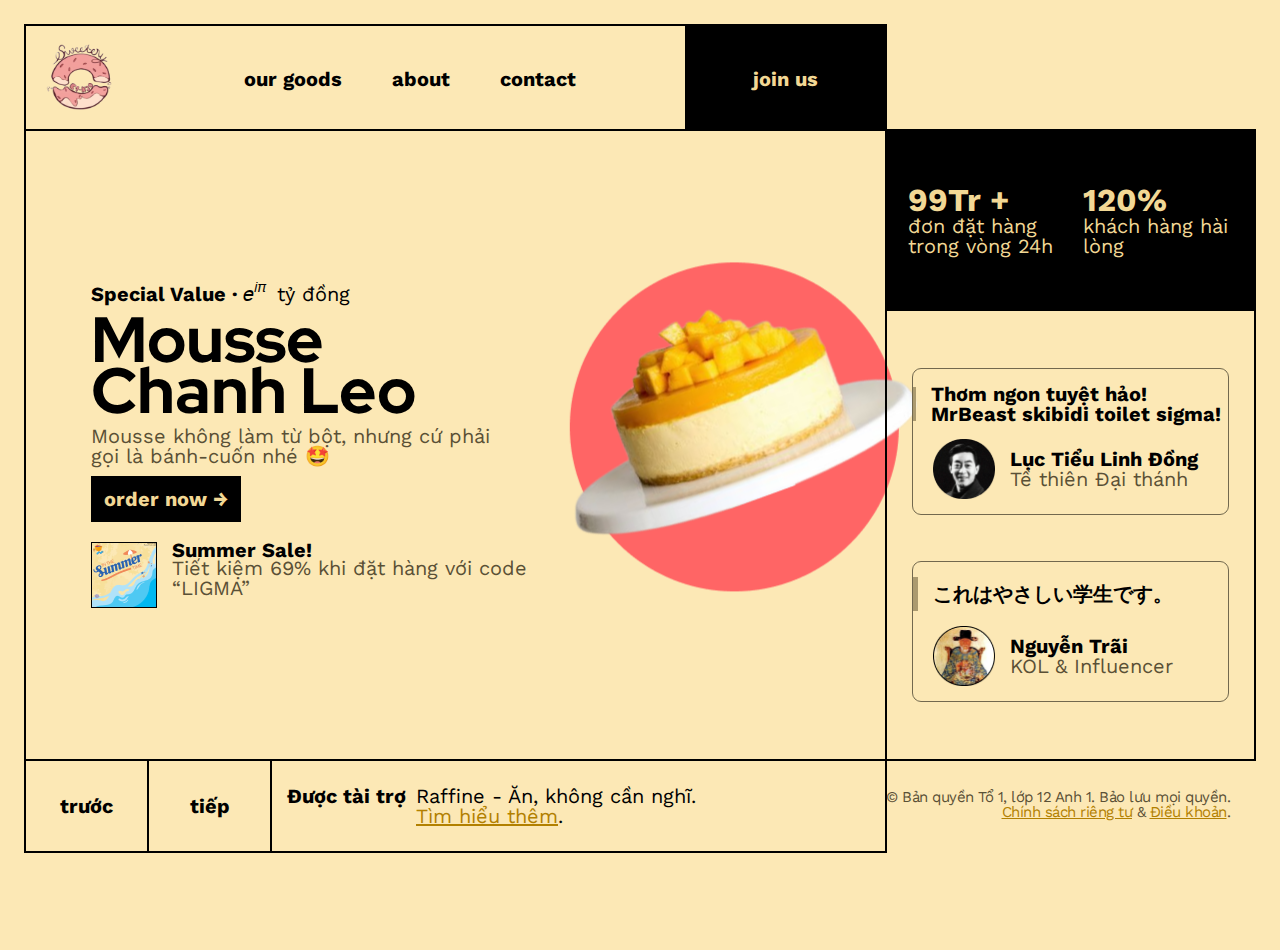
==== index.html @ 56af5efc "The Big Bang" ====
<!DOCTYPE html>
<html lang="en">

<head>
    <meta charset="UTF-8">
    <meta name="viewport" content="width=device-width, initial-scale=1.0">
    <title>Document</title>
    <link rel="stylesheet" href="reset.css">
    <link rel="stylesheet" href="index.css">
</head>


<body>
    <div class="container">
        <div class="border-normal grid-item" id="titlebar">
            <div class="bold flex-end">
                <div class="flex-row center-v" id="logoandlinks">
                    <img class="logo" src="./assets/sweetery.png" alt="Sweetery logo" />
                    <div class="noselect" id="titlesection">
                        <a>our goods</a>
                        <a>about</a>
                        <a>contact</a>
                    </div>
                </div>
                <button id="joinnow" class="bold">
                    join us
                </button>
            </div>
        </div>
        <div class="border-normal grid-item" id="product">
            <div id="desc">
                <div><span class="bold">Special Value · </span>
                    <span>
                        <math class="mwe-math-element" display="inline" xmlns="http://www.w3.org/1998/Math/MathML">
                            <msup>
                                <mi>e</mi>
                                <mrow data-mjx-texclass="ORD">
                                    <mrow data-mjx-texclass="ORD">
                                        <mi>i</mi>
                                        <mi>π</mi>
                                    </mrow>
                                </mrow>
                            </msup>
                        </math>
                        tỷ đồng
                    </span>
                </div>
                <h1>Mousse Chanh Leo</h1>
                <p>Mousse không làm từ bột, nhưng cứ phải gọi là bánh-cuốn nhé 🤩</p>
                <button type="button" class="order">order now →</button>
                <div id="sale-available">
                    <img src="./assets/salelabel.png" alt="sale cover">
                    <div>
                        <h1>Summer Sale!</h1>
                        <p>Tiết kiệm 69% khi đặt hàng với code “LIGMA”</p>
                    </div>
                </div>
            </div>
            <img src="./assets/mousse.png" alt="product image" id="product-image">
        </div>
        <div class="border-normal grid-item" id="sales">
            <div class="stats">
                <h1>99Tr +</h1>
                <p>đơn đặt hàng trong vòng 24h</p>
            </div>
            <div class="stats">
                <h1>120%</h1>
                <p>khách hàng hài lòng</p>
            </div>

        </div>
        <div class="border-normal grid-item" id="review">
            <div class="review-card">
                <div class="comment">
                    <div class="greyline"></div>
                    Thơm ngon tuyệt hảo! MrBeast skibidi toilet sigma!
                </div>
                <div class="identity">
                    <img src="./assets/wukong.png" alt="Luc Tieu Linh Dong">
                    <div>
                        <h1>Lục Tiểu Linh Đồng</h1>
                        <p>Tề thiên Đại thánh</p>
                    </div>
                </div>
            </div>
            <div class="review-card">
                <div class="comment">
                    <div class="greyline"></div>
                    これはやさしい学生です。
                </div>
                <div class="identity">
                    <img src="./assets/trai.png" alt="Luc Tieu Linh Dong">
                    <div>
                        <h1>Nguyễn Trãi</h1>
                        <p>KOL & Influencer</p>
                    </div>
                </div>
            </div>
        </div>
        <a class="noselect border-normal grid-item flexcenter bottom bold hoverlink" id="prev">trước</a>
        <a class="noselect border-normal grid-item flexcenter bottom bold hoverlink" id="next">tiếp</a>
        <div class="border-normal grid-item bottom" id="sponsor">
            <div class="flex-row center-h">
                <span class="bold" id="ttlabel">Được tài trợ</span>
                <div>Raffine - Ăn, không cần nghĩ. <br>
                    <a href="">Tìm hiểu thêm</a>.
                </div>
            </div>
        </div>
        <div class=" grid-item bottom" id="copy">
            <p>© Bản quyền Tổ 1, lớp 12 Anh 1. Bảo lưu mọi quyền. <a href="">Chính sách riêng tư</a> &amp; <a
                    href="">Điều khoản</a>.
            </p>
        </div>
    </div>

</body>

</html>
---- index.css ----
@font-face {
    font-family: "Work Sans";
    src: url("./assets/worksansvar.ttf");
}

@font-face {
    font-family: "Red Hat Display";
    src: url("./assets/rhbold.ttf");
    font-weight: bold;
}

:root {
    --font: "Work Sans", sans-serif;
    --background-color: #fce8b5;
    --border-color-1: #000000;
    --border-color-2: #72684e;
    --text-onblack: #f2d895;
    --text: #000000;
    --text-1: #5a5036;
    --text-link: #b28000;
}

body {
    background-color: var(--background-color);
    font-size: 20px;
    overflow: hidden;
}

a {
    color: var(--text-link);
    text-decoration: underline;
}

.container {
    font-family: var(--font);
    height: 100vh;
    margin: 25px;
    display: grid;
    grid-template-columns: 10% 10% 50% 30%;
    grid-template-rows: 105px 20% 50% 10%;
}

.flexcenter {
    display: flex;
    align-items: center;
    justify-content: center;
}

.border-normal {
    /* background-color: var(--background-color); */
    outline: solid 0.5px var(--border-color-1);
    border: solid 0.5px var(--border-color-1);
}

.grid-item {
    position: relative;
}

#titlebar {
    grid-column: 1 / 4;
}

#product {
    grid-area: 2 / 1 / 4 / 4;
    display: flex;
    justify-content: left;
    align-items: center;
    gap: 10px;
    padding: 50px;
}

#product h1 {
    font-family: "Red Hat Display";
    font-size: 64px;
    width: 400px;
    line-height: 0.8;
}

#product p {
    color: var(--text-1);
    width: 400px;
}

#product #desc {
    display: flex;
    padding: 15px;
    gap: 10px;
    flex-direction: column;
}

#product-image {
    transform: translateX(-20%) translateY(-10%);
}

#sale-available {
    margin-top: 10px;
    display: flex;
    flex-direction: row;
    gap: 15px;
}

#sale-available img {
    height: 64px;
    width: auto;
    border: solid 1px var(--border-color-1);
}

#sale-available div {
    display: flex;
    flex-direction: column;
}

#sale-available div h1 {
    font-size: 20px;
    font-family: var(--font);
    font-weight: bold;
}

.order {
    font-family: var(--font);
    color: var(--text-onblack);
    background-color: var(--border-color-1);
    border: none;
    font-weight: bold;
    width: 150px;
    height: 46px;
    font-size: 20px;
    transition: 200ms ease-in-out;
    cursor: pointer;
}

.order:hover {
    background-color: var(--border-color-2);
}

#sales {
    grid-area: 2 / 4 / 3 / 4;
    background-color: var(--border-color-1);
    color: var(--text-onblack);
    display: flex;
    flex-direction: row;
    align-items: center;
    justify-content: center;
    gap: 25px;
}

.stats p {
    max-width: 150px;
}

.stats h1 {
    font-size: 32px;
    font-weight: bold;
}

#review {
    grid-area: 3 / 4 / 4 / 4;
    padding: 25px;
    display: flex;
    flex-direction: column;
    gap: 15px;
    justify-content: space-evenly;
}

.review-card {
    border-radius: 9px;
    border: solid 1px var(--border-color-2);
    padding-top: 15px;
    padding-bottom: 15px;
    display: flex;
    flex-direction: column;
    gap: 15px;
}

.comment {
    display: flex;
    flex-direction: row;
    align-items: center;
    justify-content: left;
    gap: 15px;
    font-weight: bold;
}

.greyline {
    width: 5px;
    height: 34px;
    background-color: #ab9a6f;
}

.identity {
    display: flex;
    flex-direction: row;
    gap: 15px;
    align-items: center;
    margin-left: 20px;
}

.identity img {
    height: 60px;
    width: auto;
}

.identity h1 {
    font-weight: bold;
}

.identity p {
    color: var(--text-1);
}

#next {
    grid-area: 4 / 2 / 4 / 2;
}

#prev {
    grid-area: 4 / 1 / 4 / 1;
}

#sponsor {
    grid-area: 4 / 3 / 4 / 3;
    padding-left: 15px;
    padding-right: 15px;
    display: flex;
    flex-direction: row;
    gap: 5px;
    align-items: center;
}

#copy {
    grid-area: 4 / 4 / 4 / 4;
    display: flex;
    align-items: center;
    justify-content: right;
    font-size: 15px;
    text-align: right;
    padding-right: 25px;
    letter-spacing: -0.5px;
}

#copy p {
    max-width: 400px;
    color: var(--text-1);
}

.logo {
    width: auto;
    height: 75px;
    margin: 15px 20px;
}

.bold {
    font-weight: bold;
}

.flex-end {
    width: 100%;
    display: flex;
    align-items: center;
    justify-content: space-between;
}

#logoandlinks {
    width: 100%;
}

#titlesection {
    display: flex;
    width: 100%;
    justify-content: center;
    gap: 50px;
}

#titlesection a {
    color: var(--text);
    text-decoration: none;
    transition: 200ms ease;
    cursor: pointer;
}

#titlesection a:hover {
    color: var(--text-link);
}

.center-h {
    justify-content: center;
}

.center-v {
    align-items: center;
}

.flex-row {
    display: flex;
    flex-direction: row;
}

#joinnow {
    padding: 0;
    height: 105px;
    min-width: 200px;
    border: none;
    border-radius: 0px;
    background-color: var(--border-color-1);
    color: var(--text-onblack);
    font-size: 20px;
    font-family: var(--font);
    transition: 200ms ease;
    cursor: pointer;
}

#joinnow:hover {
    background-color: var(--border-color-2);
}

.bottom {
    min-height: 10vh;
}

.hoverlink {
    text-decoration: none;
    transition: 200ms ease-in-out;
    color: var(--text);
    cursor: pointer;
}

.noselect {
    -webkit-user-select: none;
    -moz-user-select: none;
    -ms-user-select: none;
    user-select: none;
}

.hoverlink:hover {
    color: var(--text-link);
}

#ttlabel {
    margin-right: 10px;
}
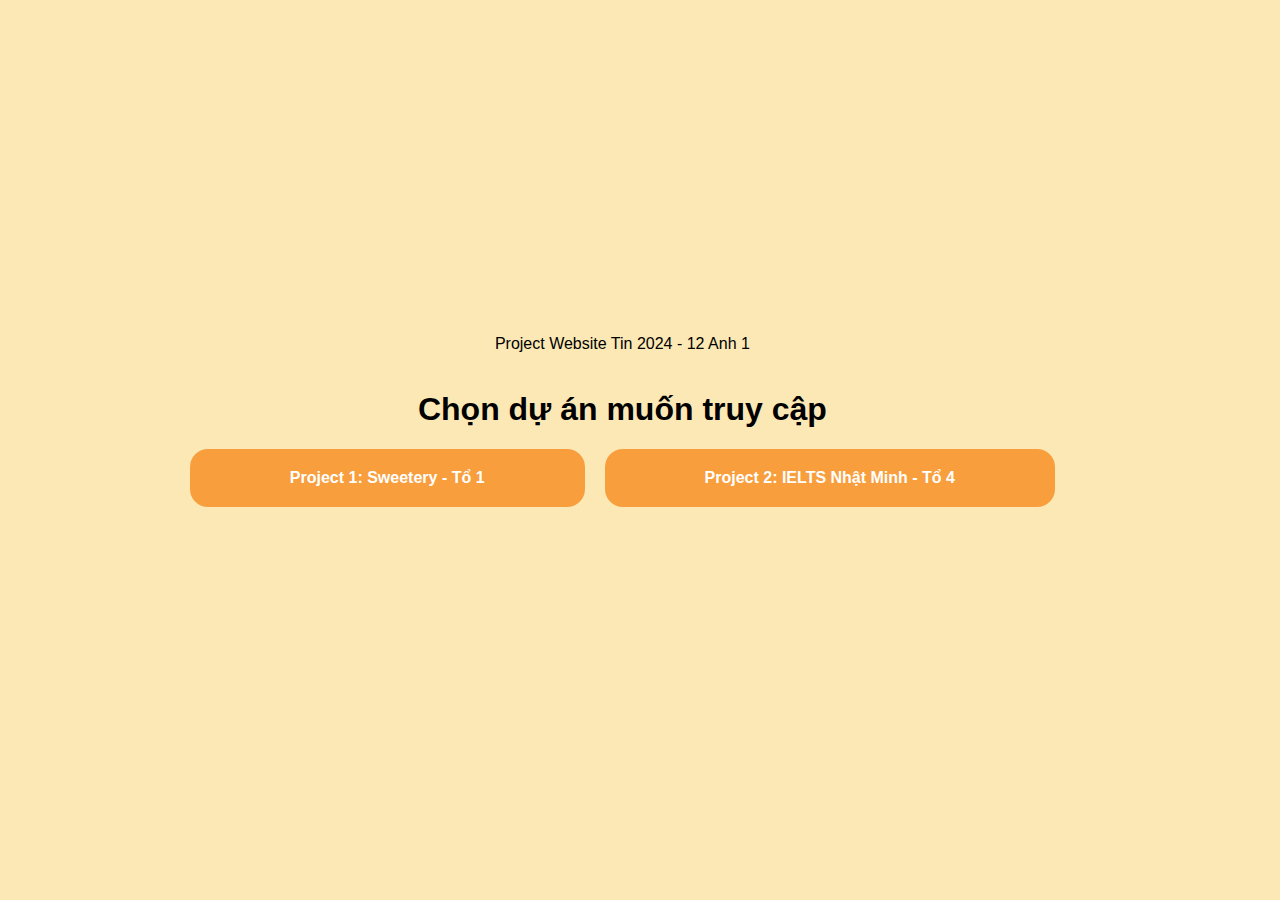
==== commit 2f1e03a8: "add redirection site" ====
--- a/index.html
+++ b/index.html
@@ -4,116 +4,59 @@
 <head>
     <meta charset="UTF-8">
     <meta name="viewport" content="width=device-width, initial-scale=1.0">
-    <title>Document</title>
-    <link rel="stylesheet" href="reset.css">
-    <link rel="stylesheet" href="index.css">
+    <title>Project Tin Union</title>
 </head>
 
+<body>
+    <p>Project Website Tin 2024 - 12 Anh 1</p>
+    <h1>Chọn dự án muốn truy cập</h1>
+    <div class="choices">
+        <a href="https://spikevn.github.io/projecttin/sweetery/">Project 1: Sweetery - Tổ 1</a>
+        <a href="https://spikevn.github.io/projecttin/to4/">Project 2: IELTS Nhật Minh - Tổ 4</a>
 
-<body>
-    <div class="container">
-        <div class="border-normal grid-item" id="titlebar">
-            <div class="bold flex-end">
-                <div class="flex-row center-v" id="logoandlinks">
-                    <img class="logo" src="./assets/sweetery.png" alt="Sweetery logo" />
-                    <div class="noselect" id="titlesection">
-                        <a>our goods</a>
-                        <a>about</a>
-                        <a>contact</a>
-                    </div>
-                </div>
-                <button id="joinnow" class="bold">
-                    join us
-                </button>
-            </div>
-        </div>
-        <div class="border-normal grid-item" id="product">
-            <div id="desc">
-                <div><span class="bold">Special Value · </span>
-                    <span>
-                        <math class="mwe-math-element" display="inline" xmlns="http://www.w3.org/1998/Math/MathML">
-                            <msup>
-                                <mi>e</mi>
-                                <mrow data-mjx-texclass="ORD">
-                                    <mrow data-mjx-texclass="ORD">
-                                        <mi>i</mi>
-                                        <mi>π</mi>
-                                    </mrow>
-                                </mrow>
-                            </msup>
-                        </math>
-                        tỷ đồng
-                    </span>
-                </div>
-                <h1>Mousse Chanh Leo</h1>
-                <p>Mousse không làm từ bột, nhưng cứ phải gọi là bánh-cuốn nhé 🤩</p>
-                <button type="button" class="order">order now →</button>
-                <div id="sale-available">
-                    <img src="./assets/salelabel.png" alt="sale cover">
-                    <div>
-                        <h1>Summer Sale!</h1>
-                        <p>Tiết kiệm 69% khi đặt hàng với code “LIGMA”</p>
-                    </div>
-                </div>
-            </div>
-            <img src="./assets/mousse.png" alt="product image" id="product-image">
-        </div>
-        <div class="border-normal grid-item" id="sales">
-            <div class="stats">
-                <h1>99Tr +</h1>
-                <p>đơn đặt hàng trong vòng 24h</p>
-            </div>
-            <div class="stats">
-                <h1>120%</h1>
-                <p>khách hàng hài lòng</p>
-            </div>
-
-        </div>
-        <div class="border-normal grid-item" id="review">
-            <div class="review-card">
-                <div class="comment">
-                    <div class="greyline"></div>
-                    Thơm ngon tuyệt hảo! MrBeast skibidi toilet sigma!
-                </div>
-                <div class="identity">
-                    <img src="./assets/wukong.png" alt="Luc Tieu Linh Dong">
-                    <div>
-                        <h1>Lục Tiểu Linh Đồng</h1>
-                        <p>Tề thiên Đại thánh</p>
-                    </div>
-                </div>
-            </div>
-            <div class="review-card">
-                <div class="comment">
-                    <div class="greyline"></div>
-                    これはやさしい学生です。
-                </div>
-                <div class="identity">
-                    <img src="./assets/trai.png" alt="Luc Tieu Linh Dong">
-                    <div>
-                        <h1>Nguyễn Trãi</h1>
-                        <p>KOL & Influencer</p>
-                    </div>
-                </div>
-            </div>
-        </div>
-        <a class="noselect border-normal grid-item flexcenter bottom bold hoverlink" id="prev">trước</a>
-        <a class="noselect border-normal grid-item flexcenter bottom bold hoverlink" id="next">tiếp</a>
-        <div class="border-normal grid-item bottom" id="sponsor">
-            <div class="flex-row center-h">
-                <span class="bold" id="ttlabel">Được tài trợ</span>
-                <div>Raffine - Ăn, không cần nghĩ. <br>
-                    <a href="">Tìm hiểu thêm</a>.
-                </div>
-            </div>
-        </div>
-        <div class=" grid-item bottom" id="copy">
-            <p>© Bản quyền Tổ 1, lớp 12 Anh 1. Bảo lưu mọi quyền. <a href="">Chính sách riêng tư</a> &amp; <a
-                    href="">Điều khoản</a>.
-            </p>
-        </div>
     </div>
-
 </body>
 
+<style>
+    body {
+        background-color: #fce8b5;
+        font-family: Arial, Helvetica, sans-serif;
+        text-align: center;
+        display: flex;
+        justify-content: center;
+        align-items: center;
+        flex-direction: column;
+        height: 90vh;
+        width: 96%;
+    }
+
+    .choices {
+        display: flex;
+        flex-direction: row;
+        gap: 20px;
+    }
+
+    @media screen and (max-width: 650px) {
+
+        .choices {
+            flex-direction: column;
+        }
+    }
+
+    .choices a {
+        padding: 20px 100px;
+        background-color: #f89e3d;
+        border-radius: 18px;
+        text-decoration: none;
+        transition: 200ms ease-in-out;
+        color: #ffffff;
+        font-weight: bold;
+    }
+
+    .choices a:hover {
+        background-color: #ca8031;
+
+    }
+</style>
+
 </html>